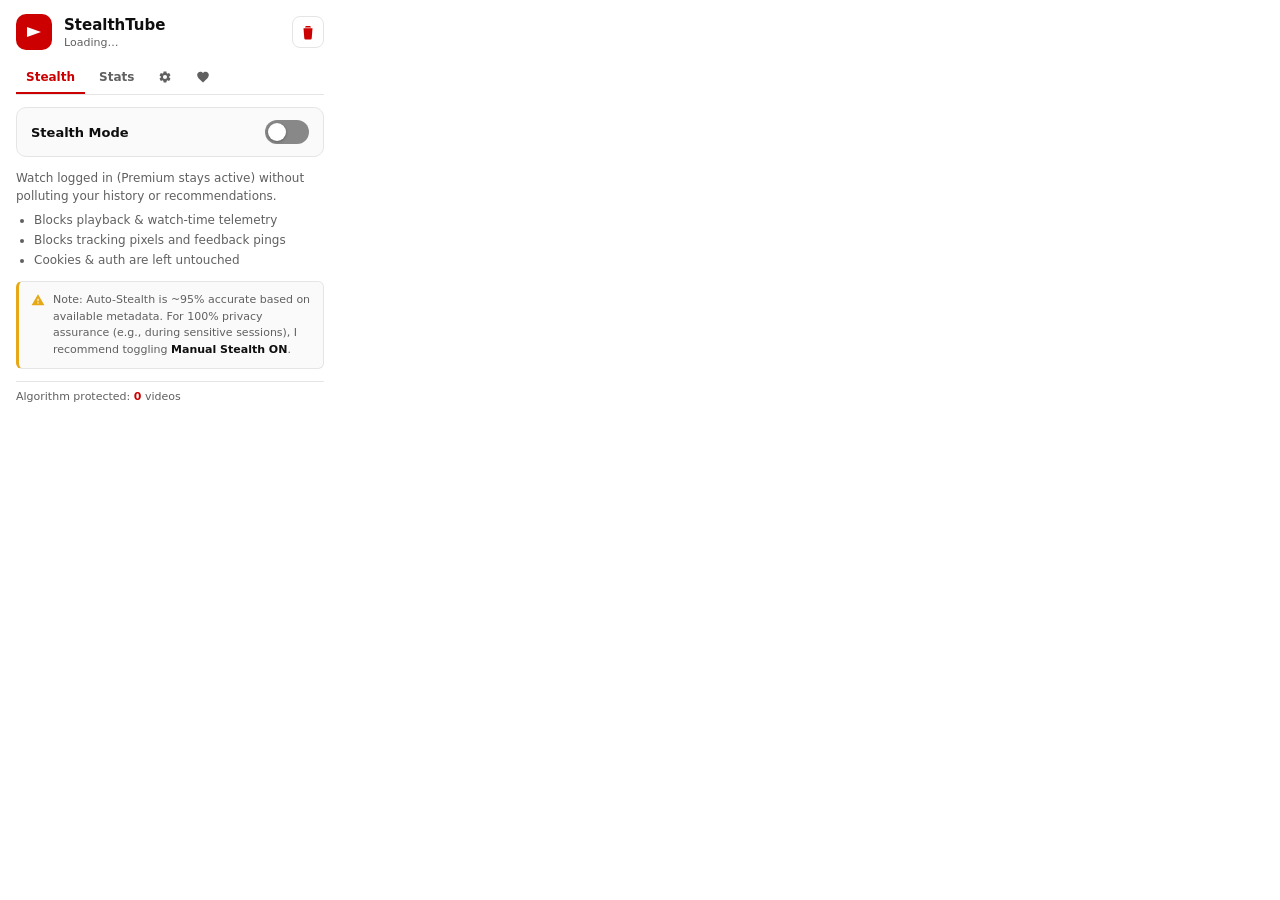
==== popup.html @ 8d51fbcd "Initial release: StealthTube v4.1.0" ====
<!doctype html>
<html lang="en">
  <head>
    <meta charset="utf-8" />
    <meta name="viewport" content="width=device-width, initial-scale=1" />
    <title>StealthTube</title>
    <link rel="stylesheet" href="popup.css" />
  </head>
  <body>
    <main class="card">
      <header class="header">
        <div class="logo" aria-hidden="true"><span class="logo-mark"></span></div>
        <div class="title-block">
          <h1>StealthTube</h1>
          <p class="subtitle" id="status-text">Loading…</p>
        </div>
        <button class="icon-btn" id="panic-btn" title="Wipe last watched video from history" aria-label="Panic: wipe last video">
          <svg viewBox="0 0 24 24" width="18" height="18" aria-hidden="true">
            <path fill="currentColor" d="M6 7h12l-1 13a2 2 0 0 1-2 2H9a2 2 0 0 1-2-2L6 7Zm3-3h6l1 2H8l1-2Z"/>
          </svg>
        </button>
      </header>

      <nav class="tabs" role="tablist">
        <button class="tab active" data-tab="main" role="tab" aria-selected="true">Stealth</button>
        <button class="tab" data-tab="stats" role="tab" aria-selected="false">Stats</button>
        <button class="tab" data-tab="settings" role="tab" aria-selected="false" title="Settings">
          <svg viewBox="0 0 24 24" width="14" height="14" aria-hidden="true">
            <path fill="currentColor" d="M19.14 12.94a7.49 7.49 0 0 0 0-1.88l2.03-1.58a.5.5 0 0 0 .12-.64l-1.92-3.32a.5.5 0 0 0-.6-.22l-2.39.96a7.42 7.42 0 0 0-1.62-.94l-.36-2.54a.5.5 0 0 0-.5-.42h-3.84a.5.5 0 0 0-.5.42l-.36 2.54a7.42 7.42 0 0 0-1.62.94l-2.39-.96a.5.5 0 0 0-.6.22L2.71 8.84a.5.5 0 0 0 .12.64l2.03 1.58a7.49 7.49 0 0 0 0 1.88L2.83 14.5a.5.5 0 0 0-.12.64l1.92 3.32a.5.5 0 0 0 .6.22l2.39-.96c.5.38 1.05.7 1.62.94l.36 2.54a.5.5 0 0 0 .5.42h3.84a.5.5 0 0 0 .5-.42l.36-2.54c.57-.24 1.12-.56 1.62-.94l2.39.96a.5.5 0 0 0 .6-.22l1.92-3.32a.5.5 0 0 0-.12-.64l-2.03-1.56ZM12 15.5A3.5 3.5 0 1 1 15.5 12 3.5 3.5 0 0 1 12 15.5Z"/>
          </svg>
        </button>
        <button class="tab" data-tab="about" role="tab" aria-selected="false" title="Support">
          <svg viewBox="0 0 24 24" width="14" height="14" aria-hidden="true">
            <path fill="currentColor" d="M12 21.35l-1.45-1.32C5.4 15.36 2 12.28 2 8.5 2 5.42 4.42 3 7.5 3c1.74 0 3.41.81 4.5 2.09C13.09 3.81 14.76 3 16.5 3 19.58 3 22 5.42 22 8.5c0 3.78-3.4 6.86-8.55 11.54L12 21.35z"/>
          </svg>
        </button>
      </nav>

      <!-- Main panel -->
      <section class="panel active" data-panel="main" role="tabpanel">
        <div class="toggle-row">
          <span class="toggle-label">Stealth Mode</span>
          <label class="switch" for="stealth-toggle">
            <input type="checkbox" id="stealth-toggle" />
            <span class="slider" aria-hidden="true"></span>
          </label>
        </div>
        <div class="info">
          <p>Watch logged in (Premium stays active) without polluting your history or recommendations.</p>
          <ul>
            <li>Blocks playback &amp; watch-time telemetry</li>
            <li>Blocks tracking pixels and feedback pings</li>
            <li>Cookies &amp; auth are left untouched</li>
          </ul>
        </div>
        <div class="disclaimer-box">
          <svg class="disclaimer-icon" viewBox="0 0 24 24" width="14" height="14" aria-hidden="true">
            <path fill="currentColor" d="M1 21h22L12 2 1 21zm12-3h-2v-2h2v2zm0-4h-2v-4h2v4z"/>
          </svg>
          <p>Note: Auto-Stealth is ~95% accurate based on available metadata. For 100% privacy assurance (e.g., during sensitive sessions), I recommend toggling <strong>Manual Stealth ON</strong>.</p>
        </div>
      </section>

      <!-- Stats panel -->
      <section class="panel" data-panel="stats" role="tabpanel" hidden>
        <h2 class="panel-title">Ghost Stats</h2>
        <div class="stat">
          <div class="stat-row"><span>Videos ghosted</span><strong id="stat-ghosted">0</strong></div>
          <div class="bar"><div class="bar-fill" id="bar-ghosted"></div></div>
        </div>
        <div class="stat">
          <div class="stat-row"><span>Pings blocked (est.)</span><strong id="stat-pings">0</strong></div>
          <div class="bar"><div class="bar-fill" id="bar-pings"></div></div>
        </div>
        <div class="stat">
          <div class="stat-row"><span>Time in stealth</span><strong id="stat-time">0m</strong></div>
          <div class="bar"><div class="bar-fill" id="bar-time"></div></div>
        </div>
        <div class="confirm-reset-wrapper">
          <button class="reset-btn" id="reset-stats">Reset Statistics</button>
          <div class="confirm-reset-prompt" id="reset-confirmation" hidden>
            <span class="confirm-text">Are you sure?</span>
            <div class="confirm-actions">
              <button class="btn-confirm-yes" id="reset-yes">Yes, reset</button>
              <button class="btn-confirm-cancel" id="reset-cancel">Cancel</button>
            </div>
          </div>
        </div>
      </section>

      <!-- Settings panel -->
      <section class="panel" data-panel="settings" role="tabpanel" hidden>
        <div class="toggle-row compact">
          <span class="toggle-label">Enable Auto-Stealth</span>
          <label class="switch small" for="auto-toggle">
            <input type="checkbox" id="auto-toggle" />
            <span class="slider" aria-hidden="true"></span>
          </label>
        </div>

        <div class="disclaimer-box compact">
          <svg class="disclaimer-icon" viewBox="0 0 24 24" width="14" height="14" aria-hidden="true">
            <path fill="currentColor" d="M1 21h22L12 2 1 21zm12-3h-2v-2h2v2zm0-4h-2v-4h2v4z"/>
          </svg>
          <p>~95% accurate. For total privacy, toggle Manual Stealth ON.</p>
        </div>

        <section class="settings-group">
          <h3 class="group-title">Quick Presets</h3>
          <p class="group-hint">Pick categories to auto-stealth.</p>
          <div class="preset-list" id="preset-list"><!-- populated by popup.js --></div>
        </section>

        <section class="settings-group">
          <h3 class="group-title">Custom Rules</h3>
          <label class="field">
            <span>Custom keywords</span>
            <textarea id="keywords-input" rows="3" placeholder="One per line, e.g.&#10;reaction&#10;tier list"></textarea>
          </label>
          <label class="field">
            <span>Blacklisted channels</span>
            <textarea id="channels-input" rows="3" placeholder="One per line, e.g.&#10;Mr Beast"></textarea>
          </label>
        </section>

        <button class="primary-btn" id="save-settings">Save</button>
        <p class="hint">Matches are case-insensitive and ignore punctuation, so "D.r.a.m.a" still trips the Drama preset.</p>

        <div class="note-box">
          <svg class="note-icon" viewBox="0 0 20 20" width="14" height="14" aria-hidden="true">
            <path fill="currentColor" d="M10 2a8 8 0 1 0 0 16 8 8 0 0 0 0-16Zm.75 12h-1.5v-1.5h1.5V14Zm0-3h-1.5V6h1.5v5Z"/>
          </svg>
          <p>Auto-detection relies on video metadata (Title, Description, and Hidden Tags). If a creator provides no metadata or tags, stealth mode might not trigger automatically. Use the Channel Blacklist for 100% reliability on specific creators.</p>
        </div>
      </section>

      <!-- About panel -->
      <section class="panel" data-panel="about" role="tabpanel" hidden>
        <h2 class="panel-title">Support StealthTube</h2>
        <p class="about-text">StealthTube is open-source. If it helped you reclaim your focus, consider supporting the project!</p>
        <div class="about-links">
          <a href="https://github.com/costin-cernea/youtube-stealth-mode-extension" target="_blank" rel="noopener" class="about-btn github-btn">
            <svg viewBox="0 0 24 24" width="16" height="16" aria-hidden="true">
              <path fill="currentColor" d="M12 2C6.477 2 2 6.477 2 12c0 4.42 2.87 8.17 6.84 9.5.5.08.66-.23.66-.5v-1.69c-2.77.6-3.36-1.34-3.36-1.34-.46-1.16-1.11-1.47-1.11-1.47-.91-.62.07-.6.07-.6 1 .07 1.53 1.03 1.53 1.03.87 1.52 2.34 1.07 2.91.83.09-.65.35-1.09.63-1.34-2.22-.25-4.55-1.11-4.55-4.92 0-1.11.38-2 1.03-2.71-.1-.25-.45-1.29.1-2.64 0 0 .84-.27 2.75 1.02.79-.22 1.65-.33 2.5-.33.85 0 1.71.11 2.5.33 1.91-1.29 2.75-1.02 2.75-1.02.55 1.35.2 2.39.1 2.64.65.71 1.03 1.6 1.03 2.71 0 3.82-2.34 4.66-4.57 4.91.36.31.69.92.69 1.85V21c0 .27.16.59.67.5C19.14 20.16 22 16.42 22 12A10 10 0 0 0 12 2Z"/>
            </svg>
            View Source on GitHub
          </a>
          <a href="https://www.buymeacoffee.com" target="_blank" rel="noopener" class="about-btn coffee-btn">
            <svg viewBox="0 0 24 24" width="16" height="16" aria-hidden="true">
              <path fill="currentColor" d="M2 21h18v-2H2v2ZM20 8h-2V5H4v3H2v5a2 2 0 0 0 2 2h12a2 2 0 0 0 2-2v-1h2a2 2 0 0 0 2-2v-1a2 2 0 0 0-2-2Zm0 3h-2v-1h2v1Z"/>
            </svg>
            Buy Me a Coffee
          </a>
        </div>
        <p class="about-version" id="about-version"></p>
      </section>

      <footer class="footer">
        <span class="footer-left">Algorithm protected: <strong id="footer-count">0</strong> videos</span>
        <span class="footer-right" id="version"></span>
      </footer>
    </main>

    <script src="browser-polyfill.js"></script>
    <script src="config.js"></script>
    <script src="popup.js"></script>
  </body>
</html>
---- popup.css ----
:root {
  color-scheme: light dark;
  --bg: #ffffff;
  --fg: #0f0f0f;
  --muted: #606060;
  --accent: #cc0000;
  --border: #e5e5e5;
  --card: #fafafa;
  --bar: #ececec;
}

@media (prefers-color-scheme: dark) {
  :root {
    --bg: #0f0f0f;
    --fg: #f1f1f1;
    --muted: #aaaaaa;
    --border: #2a2a2a;
    --card: #1a1a1a;
    --bar: #262626;
  }
}

* { box-sizing: border-box; }

html, body {
  margin: 0;
  padding: 0;
  font-family: "Roboto", "Segoe UI", system-ui, -apple-system, sans-serif;
  background: var(--bg);
  color: var(--fg);
  width: 340px;
}

.card { padding: 14px 16px 10px; }

/* ---------- header ---------- */
.header {
  display: flex;
  align-items: center;
  gap: 12px;
  margin-bottom: 12px;
}

.logo {
  width: 36px;
  height: 36px;
  border-radius: 10px;
  background: var(--accent);
  display: grid;
  place-items: center;
  flex-shrink: 0;
}

.logo-mark {
  width: 14px;
  height: 10px;
  background: #fff;
  clip-path: polygon(0 0, 100% 50%, 0 100%);
}

.title-block { flex: 1; min-width: 0; }
.title-block h1 { margin: 0; font-size: 15px; font-weight: 700; }
.subtitle { margin: 2px 0 0; font-size: 11px; color: var(--muted); }

.icon-btn {
  background: transparent;
  border: 1px solid var(--border);
  color: var(--accent);
  width: 32px;
  height: 32px;
  border-radius: 8px;
  cursor: pointer;
  display: grid;
  place-items: center;
  transition: background 140ms ease, transform 140ms ease;
}

.icon-btn:hover { background: rgba(204, 0, 0, 0.08); }
.icon-btn:active { transform: scale(0.95); }
.icon-btn.busy { opacity: 0.5; pointer-events: none; }

/* ---------- tabs ---------- */
.tabs {
  display: flex;
  gap: 4px;
  border-bottom: 1px solid var(--border);
  margin-bottom: 12px;
}

.tab {
  background: transparent;
  border: 0;
  border-bottom: 2px solid transparent;
  color: var(--muted);
  font: inherit;
  font-size: 12px;
  font-weight: 600;
  padding: 8px 10px;
  cursor: pointer;
  display: inline-flex;
  align-items: center;
  gap: 4px;
}

.tab:hover { color: var(--fg); }
.tab.active {
  color: var(--accent);
  border-bottom-color: var(--accent);
}

.panel { display: block; }
.panel[hidden] { display: none; }
.panel-title { margin: 0 0 10px; font-size: 13px; font-weight: 700; }

/* ---------- toggle ---------- */
.toggle-row {
  display: flex;
  align-items: center;
  justify-content: space-between;
  padding: 12px 14px;
  background: var(--card);
  border: 1px solid var(--border);
  border-radius: 10px;
  margin-bottom: 12px;
}

.toggle-row.compact { padding: 10px 12px; }
.toggle-label { font-size: 13px; font-weight: 600; }

.switch { position: relative; display: inline-block; width: 44px; height: 24px; }
.switch.small { width: 36px; height: 20px; }
.switch input { opacity: 0; width: 0; height: 0; }

.slider {
  position: absolute;
  inset: 0;
  background: #888;
  border-radius: 999px;
  transition: background 160ms ease;
  cursor: pointer;
}

.slider::before {
  content: "";
  position: absolute;
  height: 18px;
  width: 18px;
  left: 3px;
  top: 3px;
  background: #fff;
  border-radius: 50%;
  transition: transform 160ms ease;
  box-shadow: 0 1px 3px rgba(0, 0, 0, 0.3);
}

.switch.small .slider::before { height: 14px; width: 14px; }

.switch input:checked + .slider { background: var(--accent); }
.switch input:checked + .slider::before { transform: translateX(20px); }
.switch.small input:checked + .slider::before { transform: translateX(16px); }
.switch input:focus-visible + .slider { box-shadow: 0 0 0 2px rgba(204, 0, 0, 0.4); }

/* ---------- info ---------- */
.info { font-size: 12px; color: var(--muted); line-height: 1.5; }
.info p { margin: 0 0 6px; }
.info ul { margin: 0; padding-left: 18px; }
.info li { margin: 2px 0; }

/* ---------- stats ---------- */
.stat { margin-bottom: 12px; }
.stat-row {
  display: flex;
  justify-content: space-between;
  align-items: baseline;
  font-size: 12px;
  color: var(--muted);
  margin-bottom: 4px;
}
.stat-row strong { color: var(--fg); font-size: 14px; }
.bar {
  height: 6px;
  background: var(--bar);
  border-radius: 4px;
  overflow: hidden;
}
.bar-fill {
  height: 100%;
  width: 0%;
  background: var(--accent);
  transition: width 320ms ease;
}

.link-btn {
  background: transparent;
  border: 0;
  color: var(--muted);
  font: inherit;
  font-size: 11px;
  text-decoration: underline;
  cursor: pointer;
  padding: 4px 0;
}
.link-btn:hover { color: var(--accent); }

/* ---------- settings ---------- */
.field {
  display: block;
  margin-bottom: 10px;
  font-size: 12px;
  font-weight: 600;
  color: var(--muted);
}
.field span { display: block; margin-bottom: 4px; }
.field textarea {
  width: 100%;
  border: 1px solid var(--border);
  background: var(--card);
  color: var(--fg);
  border-radius: 8px;
  font: inherit;
  font-size: 12px;
  font-weight: 400;
  padding: 8px 10px;
  resize: vertical;
}
.field textarea:focus {
  outline: none;
  border-color: var(--accent);
}

.primary-btn {
  width: 100%;
  background: var(--accent);
  color: #fff;
  border: 0;
  border-radius: 8px;
  font: inherit;
  font-weight: 700;
  font-size: 13px;
  padding: 10px;
  cursor: pointer;
  transition: filter 140ms ease;
}
.primary-btn:hover { filter: brightness(1.1); }
.primary-btn.saved { background: #2e7d32; }

.hint { font-size: 11px; color: var(--muted); margin: 8px 0 0; line-height: 1.4; }

.settings-group {
  margin-top: 12px;
  padding: 10px 12px;
  background: var(--card);
  border: 1px solid var(--border);
  border-radius: 10px;
}

.group-title {
  margin: 0 0 2px;
  font-size: 11px;
  font-weight: 700;
  text-transform: uppercase;
  letter-spacing: 0.6px;
  color: var(--accent);
}

.group-hint {
  margin: 0 0 8px;
  font-size: 11px;
  color: var(--muted);
}

.preset-list {
  display: grid;
  grid-template-columns: 1fr 1fr;
  gap: 6px 12px;
}

.preset-item {
  display: flex;
  align-items: center;
  gap: 8px;
  font-size: 12px;
  font-weight: 500;
  cursor: pointer;
  user-select: none;
  padding: 4px 0;
}

.preset-item input[type="checkbox"] {
  appearance: none;
  -webkit-appearance: none;
  width: 16px;
  height: 16px;
  border: 1.5px solid var(--border);
  border-radius: 4px;
  background: var(--bg);
  display: grid;
  place-items: center;
  cursor: pointer;
  flex-shrink: 0;
  transition: background 140ms ease, border-color 140ms ease;
}

.preset-item input[type="checkbox"]:checked {
  background: var(--accent);
  border-color: var(--accent);
}

.preset-item input[type="checkbox"]:checked::after {
  content: "";
  width: 8px;
  height: 4px;
  border-left: 2px solid #fff;
  border-bottom: 2px solid #fff;
  transform: rotate(-45deg) translate(1px, -1px);
}

.preset-item input[type="checkbox"]:focus-visible {
  outline: 2px solid rgba(204, 0, 0, 0.4);
  outline-offset: 1px;
}

.settings-group .field { margin-bottom: 8px; }
.settings-group .field:last-child { margin-bottom: 0; }

/* ---------- note box ---------- */
.note-box {
  display: flex;
  gap: 8px;
  align-items: flex-start;
  margin-top: 12px;
  padding: 10px 12px;
  background: var(--card);
  border: 1px solid var(--border);
  border-left: 3px solid var(--accent);
  border-radius: 6px;
}

.note-icon {
  flex-shrink: 0;
  color: var(--accent);
  margin-top: 1px;
}

.note-box p {
  margin: 0;
  font-size: 11px;
  line-height: 1.5;
  color: var(--muted);
}

/* ---------- disclaimer ---------- */
.disclaimer-box {
  display: flex;
  gap: 8px;
  align-items: flex-start;
  margin-top: 12px;
  padding: 10px 12px;
  background: var(--card);
  border: 1px solid var(--border);
  border-left: 3px solid #e6a817;
  border-radius: 6px;
}
.disclaimer-box.compact { margin-top: 10px; margin-bottom: 2px; }

.disclaimer-icon {
  flex-shrink: 0;
  color: #e6a817;
  margin-top: 1px;
}

.disclaimer-box p {
  margin: 0;
  font-size: 11px;
  line-height: 1.5;
  color: var(--muted);
}

.disclaimer-box strong { color: var(--fg); }

/* ---------- footer ---------- */
.footer {
  display: flex;
  justify-content: space-between;
  margin-top: 12px;
  padding-top: 8px;
  border-top: 1px solid var(--border);
  font-size: 11px;
  color: var(--muted);
}
.footer strong { color: var(--accent); }

/* ---------- reset / confirmation ---------- */
.confirm-reset-wrapper {
  position: relative;
}

.reset-btn {
  width: 100%;
  background: transparent;
  border: 1px solid var(--border);
  color: var(--muted);
  border-radius: 8px;
  font: inherit;
  font-size: 12px;
  font-weight: 600;
  padding: 8px;
  cursor: pointer;
  transition: background 140ms ease, color 140ms ease, border-color 140ms ease, opacity 160ms ease;
}
.reset-btn:hover {
  color: var(--accent);
  border-color: var(--accent);
  background: rgba(204, 0, 0, 0.06);
}
.reset-btn.hidden { display: none; }

.confirm-reset-prompt {
  display: flex;
  align-items: center;
  justify-content: space-between;
  gap: 10px;
  padding: 8px 10px;
  background: var(--card);
  border: 1px solid var(--accent);
  border-radius: 8px;
  animation: confirmSlide 180ms ease;
}
.confirm-reset-prompt[hidden] { display: none; }

@keyframes confirmSlide {
  from { opacity: 0; transform: translateY(-4px); }
  to   { opacity: 1; transform: translateY(0); }
}

.confirm-text {
  font-size: 12px;
  font-weight: 600;
  color: var(--fg);
  white-space: nowrap;
}

.confirm-actions {
  display: flex;
  gap: 6px;
  flex-shrink: 0;
}

.btn-confirm-yes,
.btn-confirm-cancel {
  border: 0;
  border-radius: 6px;
  font: inherit;
  font-size: 11px;
  font-weight: 700;
  padding: 5px 12px;
  cursor: pointer;
  transition: filter 120ms ease, transform 120ms ease;
}
.btn-confirm-yes:active,
.btn-confirm-cancel:active { transform: scale(0.96); }

.btn-confirm-yes {
  background: var(--accent);
  color: #fff;
}
.btn-confirm-yes:hover { filter: brightness(1.15); }

.btn-confirm-cancel {
  background: transparent;
  color: var(--muted);
  border: 1px solid var(--border);
}
.btn-confirm-cancel:hover {
  color: var(--fg);
  border-color: var(--fg);
}

/* ---------- about ---------- */
.about-text {
  font-size: 12px;
  color: var(--muted);
  line-height: 1.5;
  margin: 0 0 14px;
}

.about-links {
  display: flex;
  flex-direction: column;
  gap: 8px;
}

.about-btn {
  display: flex;
  align-items: center;
  gap: 10px;
  padding: 10px 14px;
  border-radius: 8px;
  font-size: 12px;
  font-weight: 600;
  text-decoration: none;
  transition: filter 140ms ease, transform 140ms ease;
  cursor: pointer;
}
.about-btn:hover { filter: brightness(1.15); }
.about-btn:active { transform: scale(0.98); }

.about-btn svg { flex-shrink: 0; }

.github-btn {
  background: var(--card);
  color: var(--fg);
  border: 1px solid var(--border);
}

.coffee-btn {
  background: var(--accent);
  color: #fff;
  border: 1px solid var(--accent);
}

.about-version {
  margin: 16px 0 0;
  font-size: 11px;
  color: var(--muted);
  text-align: center;
}
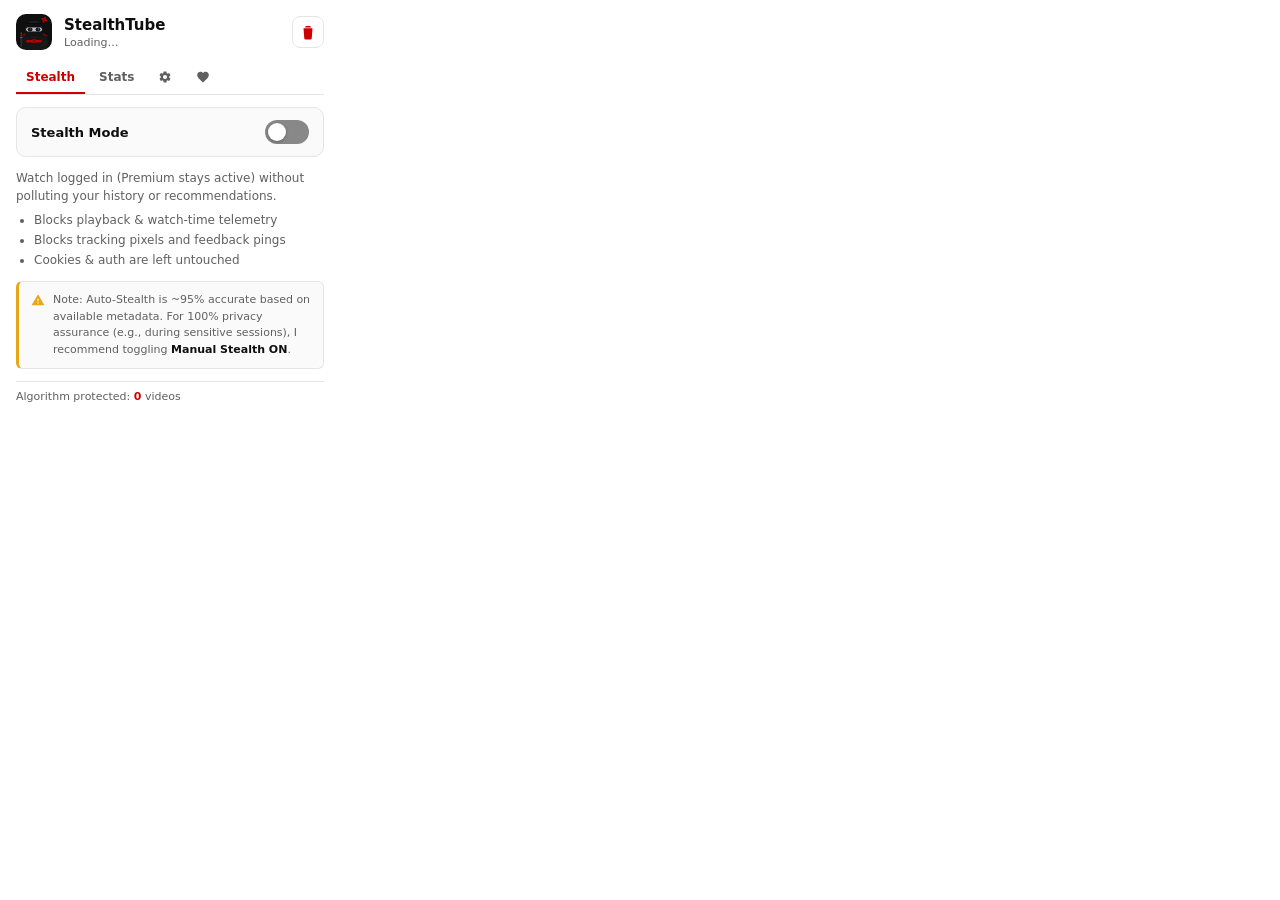
==== commit ba61054a: "feat: add hybrid cross-browser build script and organize public assets" ====
--- a/popup.html
+++ b/popup.html
@@ -9,7 +9,7 @@
   <body>
     <main class="card">
       <header class="header">
-        <div class="logo" aria-hidden="true"><span class="logo-mark"></span></div>
+        <img class="logo" src="icons/icon128.png" alt="StealthTube" />
         <div class="title-block">
           <h1>StealthTube</h1>
           <p class="subtitle" id="status-text">Loading…</p>
@@ -145,7 +145,7 @@
             </svg>
             View Source on GitHub
           </a>
-          <a href="https://www.buymeacoffee.com" target="_blank" rel="noopener" class="about-btn coffee-btn">
+          <a href="https://buymeacoffee.com/costin" target="_blank" rel="noopener" class="about-btn coffee-btn">
             <svg viewBox="0 0 24 24" width="16" height="16" aria-hidden="true">
               <path fill="currentColor" d="M2 21h18v-2H2v2ZM20 8h-2V5H4v3H2v5a2 2 0 0 0 2 2h12a2 2 0 0 0 2-2v-1h2a2 2 0 0 0 2-2v-1a2 2 0 0 0-2-2Zm0 3h-2v-1h2v1Z"/>
             </svg>
--- a/popup.css
+++ b/popup.css
@@ -45,17 +45,8 @@
   width: 36px;
   height: 36px;
   border-radius: 10px;
-  background: var(--accent);
-  display: grid;
-  place-items: center;
   flex-shrink: 0;
-}
-
-.logo-mark {
-  width: 14px;
-  height: 10px;
-  background: #fff;
-  clip-path: polygon(0 0, 100% 50%, 0 100%);
+  object-fit: cover;
 }
 
 .title-block { flex: 1; min-width: 0; }
